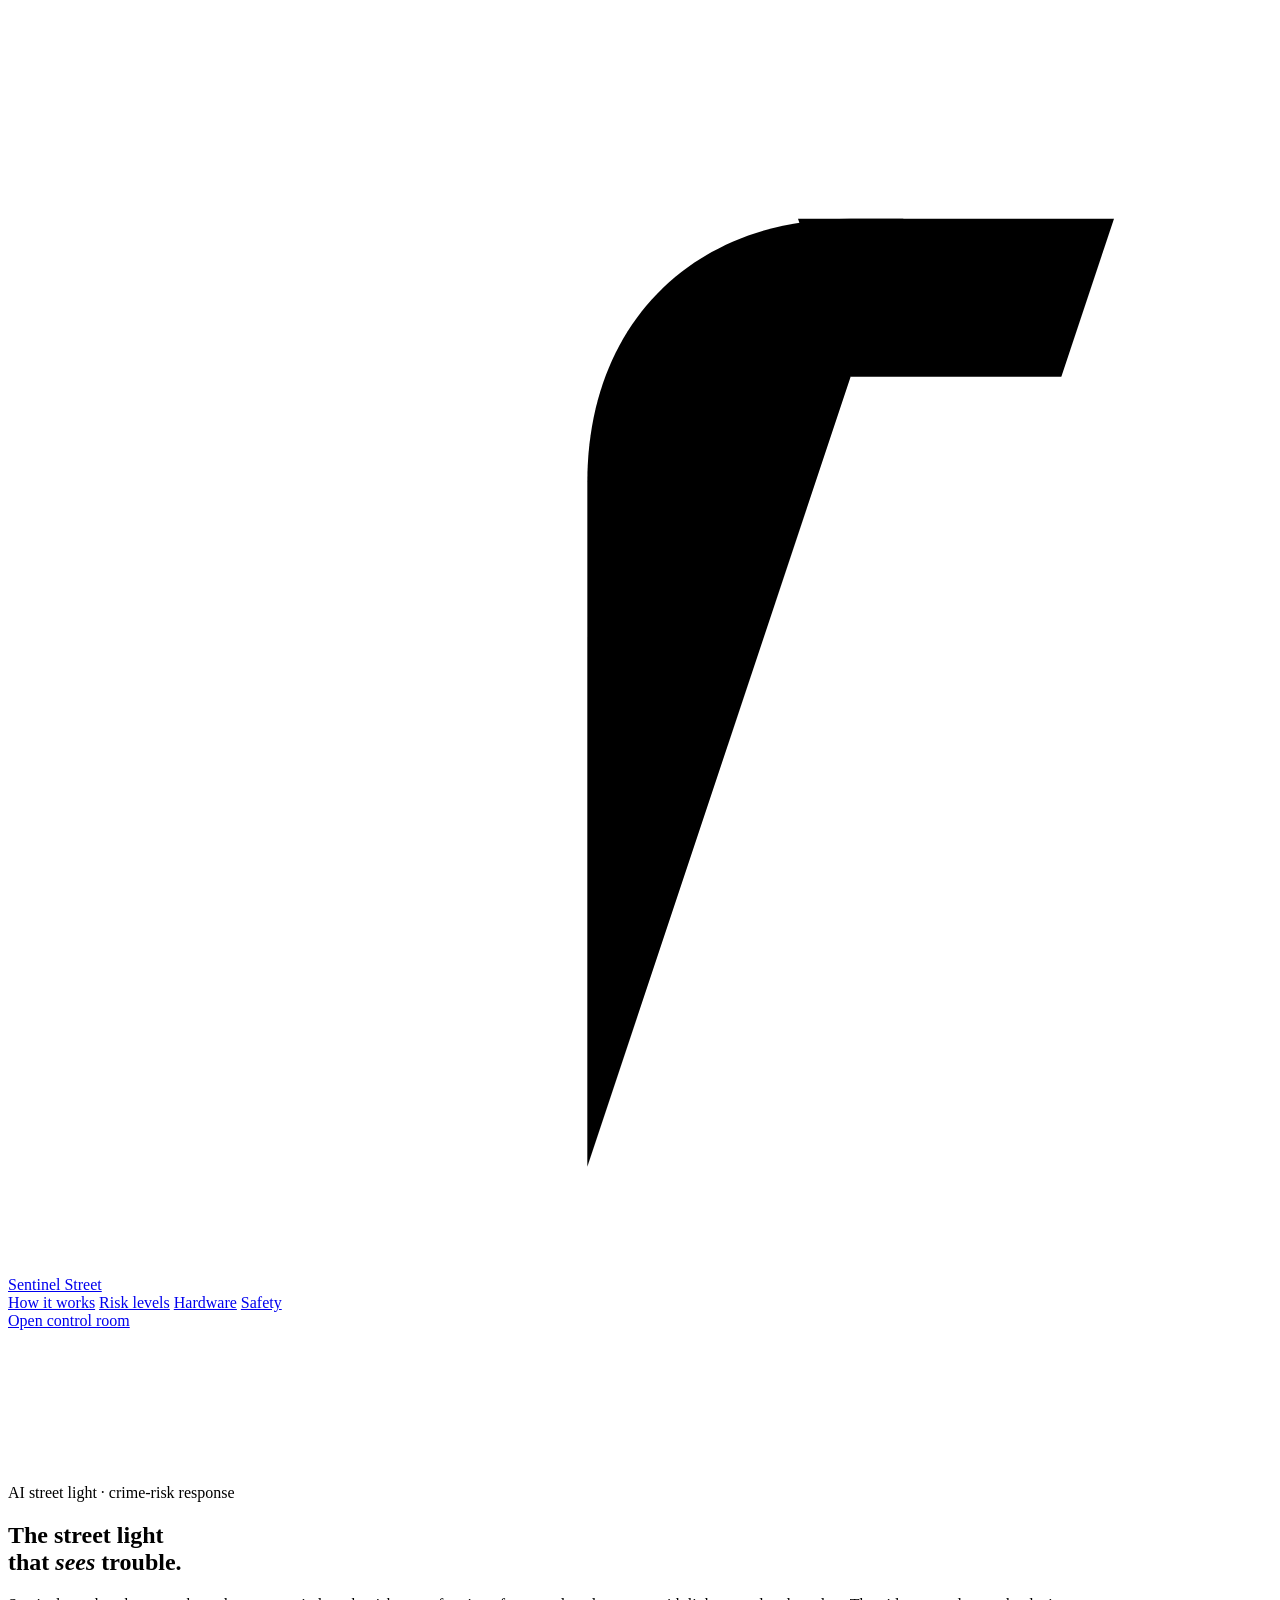
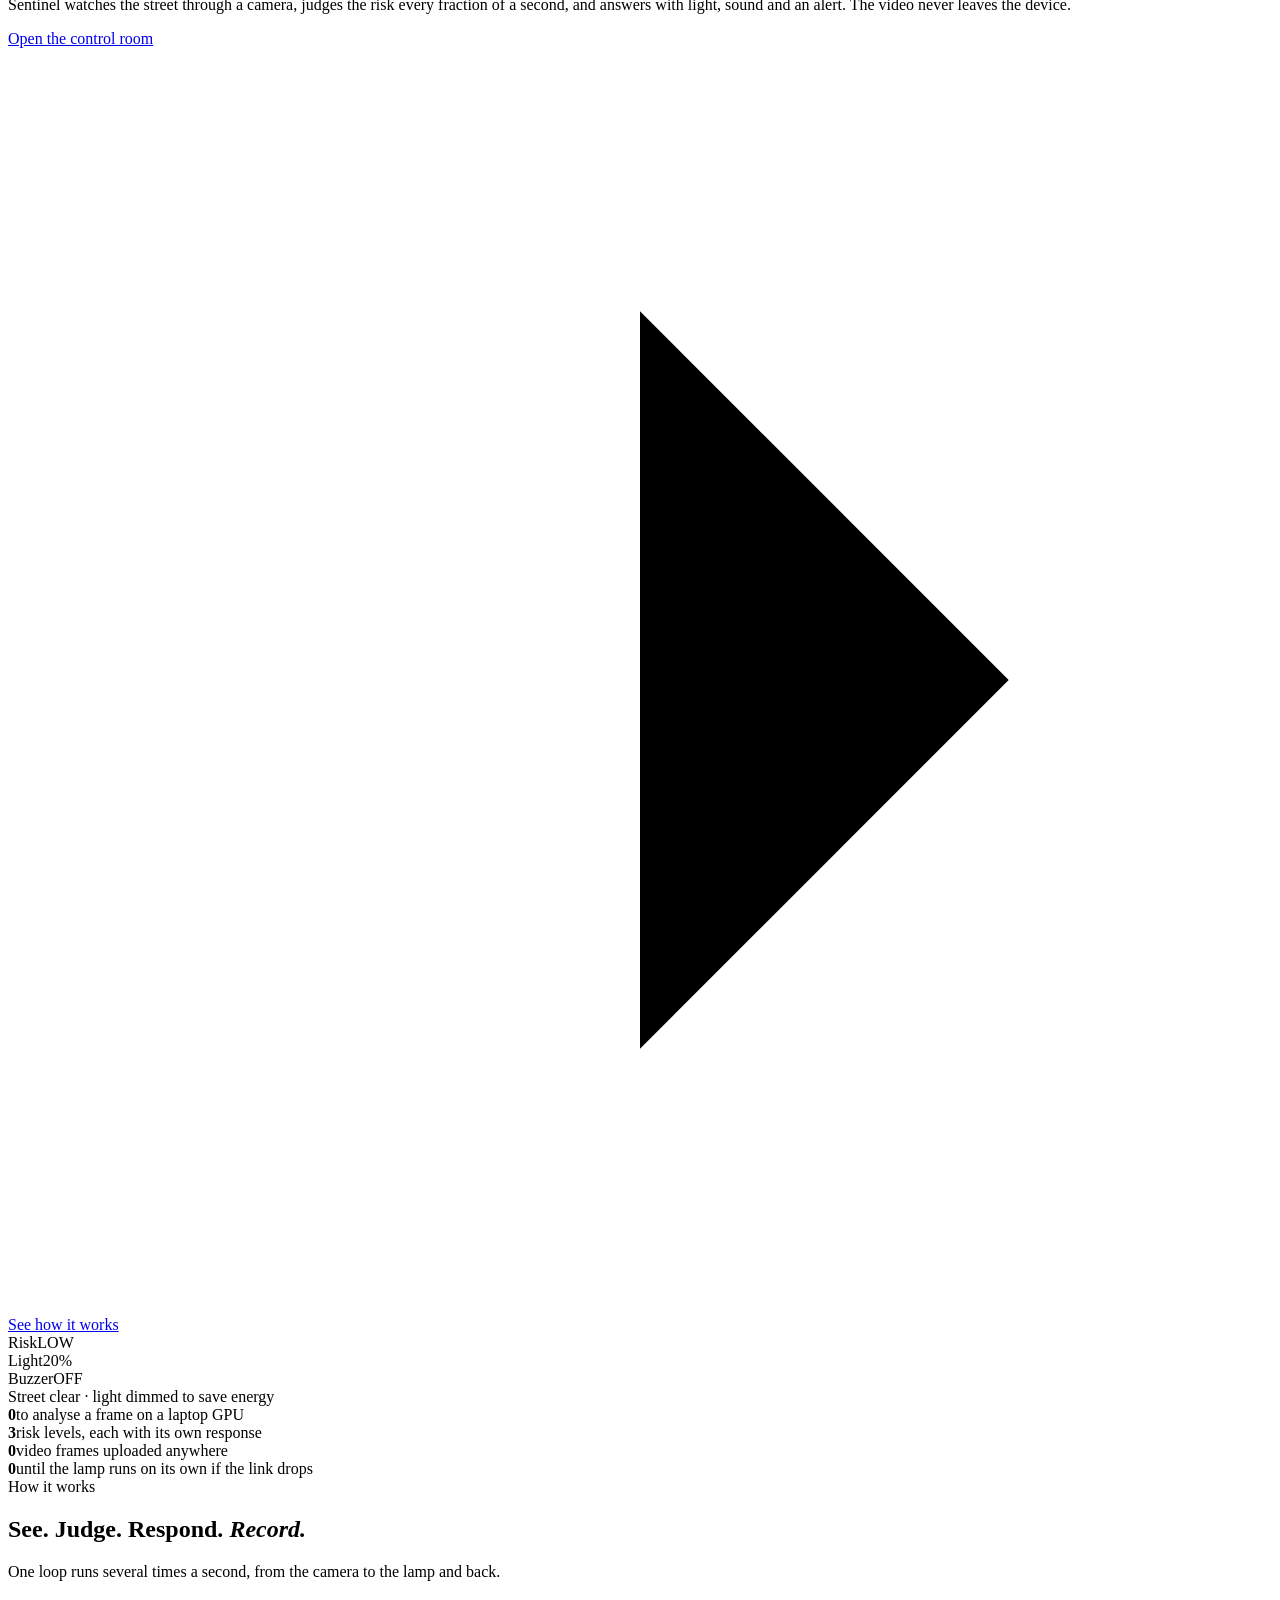
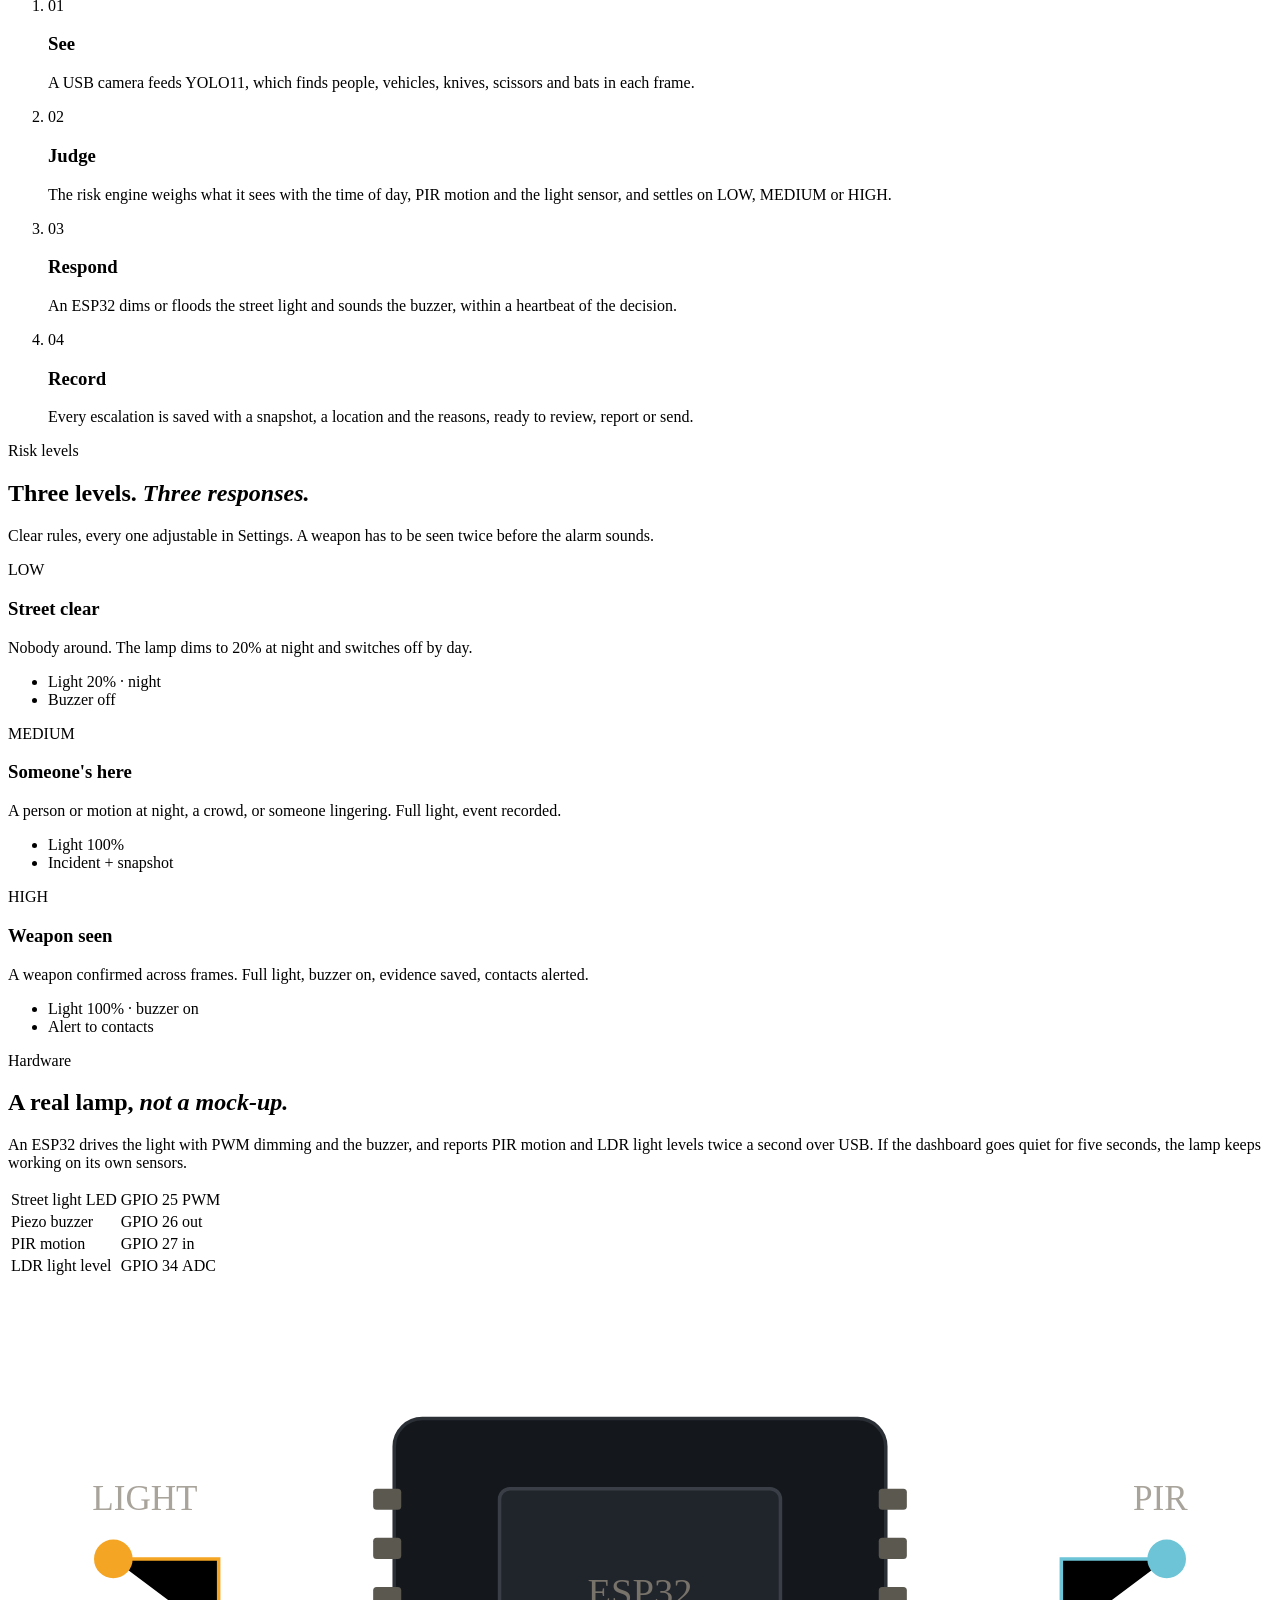
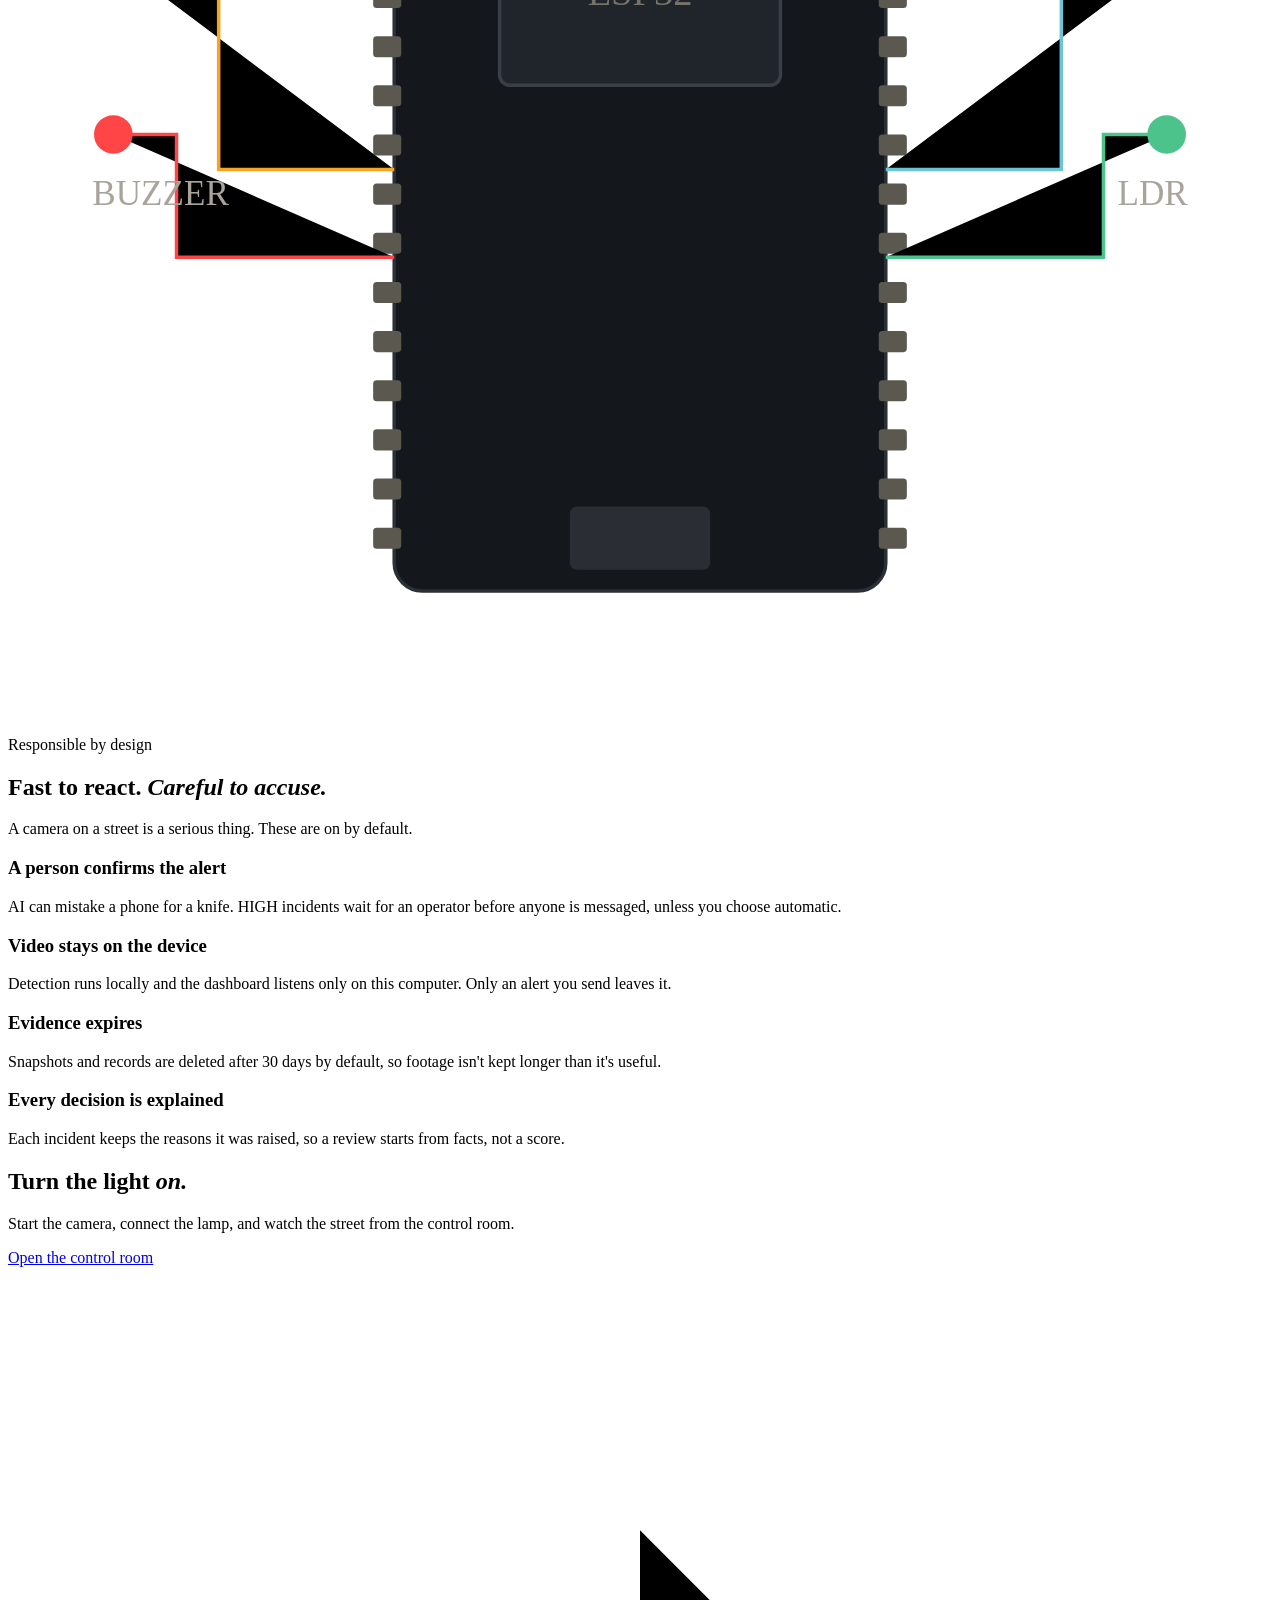
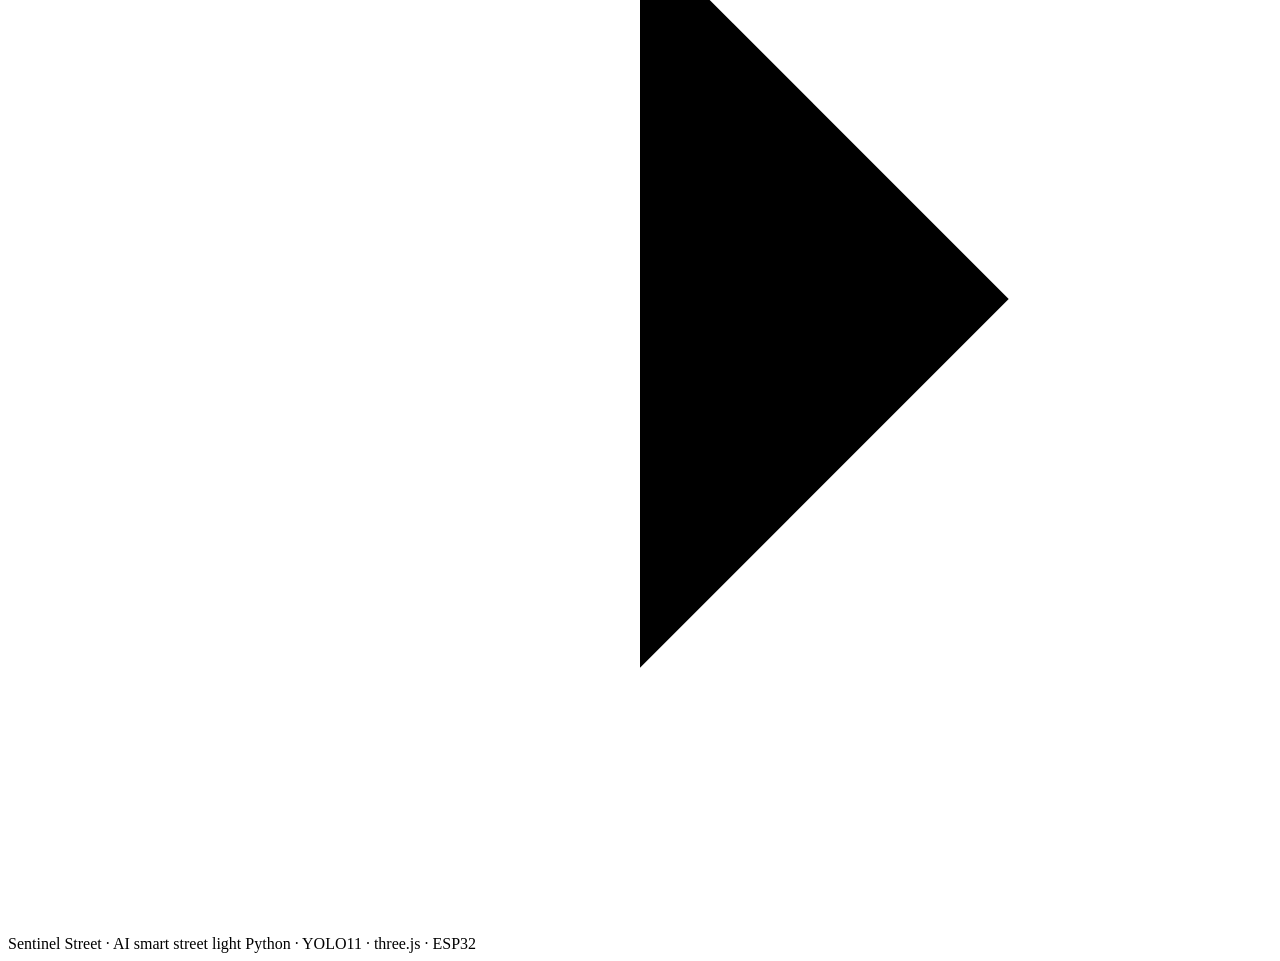
==== web/landing.html @ eca7fd85 "Rebuild Sentinel Street as an AI street-light control room Replace the Tkinter prototype with a Fast" ====
<!doctype html>
<html lang="en" data-theme="dark">
<head>
  <meta charset="utf-8">
  <meta name="viewport" content="width=device-width, initial-scale=1">
  <title>Sentinel Street</title>
  <meta name="description" content="An AI street light that sees risk, lights the street, sounds the alarm and records evidence — processed on the device.">
  <link rel="icon" href="data:image/svg+xml,%3Csvg xmlns='http://www.w3.org/2000/svg' viewBox='0 0 32 32'%3E%3Crect width='32' height='32' rx='7' fill='%23F5A524'/%3E%3Cpath d='M11 26h10M16 26V13c0-4 3-6 6-6h1M20 7h7l-1 3h-5z' stroke='%231C1305' stroke-width='2.4' fill='none' stroke-linecap='round' stroke-linejoin='round'/%3E%3C/svg%3E">
  <link rel="preconnect" href="https://fonts.googleapis.com">
  <link rel="preconnect" href="https://fonts.gstatic.com" crossorigin>
  <link rel="stylesheet" href="/static/theme.css">
  <link rel="stylesheet" href="/static/landing.css">
  <script type="importmap">{ "imports": { "three": "https://cdn.jsdelivr.net/npm/three@0.160.0/build/three.module.js", "three/addons/": "https://cdn.jsdelivr.net/npm/three@0.160.0/examples/jsm/" } }</script>
</head>
<body>
  <header class="lnav" id="lnav">
    <a class="lbrand" href="/">
      <span class="lmark"><svg viewBox="0 0 24 24"><path d="M7 22h8"/><path d="M11 22V9c0-3 2-5 5-5h1"/><path d="M15 4h6l-1 3h-4z"/></svg></span>
      Sentinel Street
    </a>
    <nav class="llinks">
      <a href="#how">How it works</a>
      <a href="#levels">Risk levels</a>
      <a href="#hardware">Hardware</a>
      <a href="#trust">Safety</a>
    </nav>
    <a class="lbtn primary sm" href="/app">Open control room</a>
  </header>

  <section class="hero" id="hero">
    <canvas id="hero3d" aria-hidden="true"></canvas>
    <div id="hero2d" class="hero2d" hidden></div>
    <div class="hero-shade"></div>
    <div class="det-box" id="det-person" hidden><span>PERSON 92%</span></div>
    <div class="det-box weapon" id="det-knife" hidden><span>KNIFE 81%</span></div>

    <div class="hero-copy">
      <div class="eyebrow">AI street light · crime-risk response</div>
      <h1>The street light<br>that <em>sees</em> trouble.</h1>
      <p>Sentinel watches the street through a camera, judges the risk every fraction of a second,
        and answers with light, sound and an alert. The video never leaves the device.</p>
      <div class="hero-cta">
        <a class="lbtn primary" href="/app">Open the control room <svg viewBox="0 0 24 24"><path d="M5 12h14"/><path d="m12 5 7 7-7 7"/></svg></a>
        <a class="lbtn ghost" href="#how">See how it works</a>
      </div>
    </div>

    <aside class="hero-hud" id="hero-hud" data-level="LOW" aria-label="Demo: live risk readout">
      <div class="hud-row"><span class="k">Risk</span><span class="lvl" id="hud-level">LOW</span></div>
      <div class="hud-bars"><i></i><i></i><i></i></div>
      <div class="hud-row"><span class="k">Light</span><span class="v" id="hud-light">20%</span></div>
      <div class="hud-row"><span class="k">Buzzer</span><span class="v" id="hud-buzzer">OFF</span></div>
      <div class="hud-log" id="hud-log">Street clear · light dimmed to save energy</div>
    </aside>
    <a class="scroll-cue" href="#facts" aria-label="Scroll down"><span></span></a>
  </section>

  <section class="facts" id="facts">
    <div class="fact reveal"><b class="count" data-to="30" data-suffix=" ms">0</b><span>to analyse a frame on a laptop GPU</span></div>
    <div class="fact reveal"><b>3</b><span>risk levels, each with its own response</span></div>
    <div class="fact reveal"><b>0</b><span>video frames uploaded anywhere</span></div>
    <div class="fact reveal"><b class="count" data-to="5" data-suffix=" s">0</b><span>until the lamp runs on its own if the link drops</span></div>
  </section>

  <section class="section" id="how">
    <div class="section-head reveal">
      <div class="eyebrow">How it works</div>
      <h2>See. Judge. Respond. <em>Record.</em></h2>
      <p>One loop runs several times a second, from the camera to the lamp and back.</p>
    </div>
    <ol class="steps">
      <li class="step reveal"><span class="step-n">01</span><h3>See</h3><p>A USB camera feeds YOLO11, which finds people, vehicles, knives, scissors and bats in each frame.</p></li>
      <li class="step reveal"><span class="step-n">02</span><h3>Judge</h3><p>The risk engine weighs what it sees with the time of day, PIR motion and the light sensor, and settles on LOW, MEDIUM or HIGH.</p></li>
      <li class="step reveal"><span class="step-n">03</span><h3>Respond</h3><p>An ESP32 dims or floods the street light and sounds the buzzer, within a heartbeat of the decision.</p></li>
      <li class="step reveal"><span class="step-n">04</span><h3>Record</h3><p>Every escalation is saved with a snapshot, a location and the reasons, ready to review, report or send.</p></li>
    </ol>
  </section>

  <section class="section" id="levels">
    <div class="section-head reveal">
      <div class="eyebrow">Risk levels</div>
      <h2>Three levels. <em>Three responses.</em></h2>
      <p>Clear rules, every one adjustable in Settings. A weapon has to be seen twice before the alarm sounds.</p>
    </div>
    <div class="levels">
      <article class="level LOW reveal">
        <div class="level-lamp" style="--glow:.25"><i></i></div>
        <div class="level-tag">LOW</div>
        <h3>Street clear</h3>
        <p>Nobody around. The lamp dims to 20% at night and switches off by day.</p>
        <ul><li>Light 20% · night</li><li>Buzzer off</li></ul>
      </article>
      <article class="level MEDIUM reveal">
        <div class="level-lamp" style="--glow:1"><i></i></div>
        <div class="level-tag">MEDIUM</div>
        <h3>Someone's here</h3>
        <p>A person or motion at night, a crowd, or someone lingering. Full light, event recorded.</p>
        <ul><li>Light 100%</li><li>Incident + snapshot</li></ul>
      </article>
      <article class="level HIGH reveal">
        <div class="level-lamp alarm" style="--glow:1"><i></i></div>
        <div class="level-tag">HIGH</div>
        <h3>Weapon seen</h3>
        <p>A weapon confirmed across frames. Full light, buzzer on, evidence saved, contacts alerted.</p>
        <ul><li>Light 100% · buzzer on</li><li>Alert to contacts</li></ul>
      </article>
    </div>
  </section>

  <section class="section split" id="hardware">
    <div class="reveal">
      <div class="eyebrow">Hardware</div>
      <h2>A real lamp, <em>not a mock-up.</em></h2>
      <p>An ESP32 drives the light with PWM dimming and the buzzer, and reports PIR motion and LDR light
        levels twice a second over USB. If the dashboard goes quiet for five seconds, the lamp keeps
        working on its own sensors.</p>
      <table class="pins">
        <tr><td>Street light LED</td><td>GPIO 25</td><td>PWM</td></tr>
        <tr><td>Piezo buzzer</td><td>GPIO 26</td><td>out</td></tr>
        <tr><td>PIR motion</td><td>GPIO 27</td><td>in</td></tr>
        <tr><td>LDR light level</td><td>GPIO 34</td><td>ADC</td></tr>
      </table>
    </div>
    <div class="board reveal" aria-hidden="true">
      <svg viewBox="0 0 360 300">
        <rect x="110" y="40" width="140" height="220" rx="8" fill="#14171c" stroke="#2b2f36"/>
        <rect x="140" y="60" width="80" height="56" rx="3" fill="#20242b" stroke="#3a3f47"/>
        <text x="180" y="93" text-anchor="middle" font-family="Geist Mono" font-size="11" fill="#77726a">ESP32</text>
        <rect x="160" y="236" width="40" height="18" rx="2" fill="#2a2d33"/>
        <g fill="#5b5850"><rect x="104" y="60" width="8" height="6" rx="1"/><rect x="248" y="60" width="8" height="6" rx="1"/><rect x="104" y="74" width="8" height="6" rx="1"/><rect x="248" y="74" width="8" height="6" rx="1"/><rect x="104" y="88" width="8" height="6" rx="1"/><rect x="248" y="88" width="8" height="6" rx="1"/><rect x="104" y="102" width="8" height="6" rx="1"/><rect x="248" y="102" width="8" height="6" rx="1"/><rect x="104" y="116" width="8" height="6" rx="1"/><rect x="248" y="116" width="8" height="6" rx="1"/><rect x="104" y="130" width="8" height="6" rx="1"/><rect x="248" y="130" width="8" height="6" rx="1"/><rect x="104" y="144" width="8" height="6" rx="1"/><rect x="248" y="144" width="8" height="6" rx="1"/><rect x="104" y="158" width="8" height="6" rx="1"/><rect x="248" y="158" width="8" height="6" rx="1"/><rect x="104" y="172" width="8" height="6" rx="1"/><rect x="248" y="172" width="8" height="6" rx="1"/><rect x="104" y="186" width="8" height="6" rx="1"/><rect x="248" y="186" width="8" height="6" rx="1"/><rect x="104" y="200" width="8" height="6" rx="1"/><rect x="248" y="200" width="8" height="6" rx="1"/><rect x="104" y="214" width="8" height="6" rx="1"/><rect x="248" y="214" width="8" height="6" rx="1"/><rect x="104" y="228" width="8" height="6" rx="1"/><rect x="248" y="228" width="8" height="6" rx="1"/><rect x="104" y="242" width="8" height="6" rx="1"/><rect x="248" y="242" width="8" height="6" rx="1"/></g>
        <g class="wire" stroke="#F5A524"><path d="M110 140 H60 V80 H30"/><circle cx="30" cy="80" r="5" fill="#F5A524"/></g>
        <g class="wire" stroke="#FF4545"><path d="M110 165 H48 V130 H30"/><circle cx="30" cy="130" r="5" fill="#FF4545"/></g>
        <g class="wire" stroke="#6CC4D6"><path d="M250 140 H300 V80 H330"/><circle cx="330" cy="80" r="5" fill="#6CC4D6"/></g>
        <g class="wire" stroke="#4CC38A"><path d="M250 165 H312 V130 H330"/><circle cx="330" cy="130" r="5" fill="#4CC38A"/></g>
        <g font-family="Geist Mono" font-size="10" fill="#A9A49B">
          <text x="24" y="66" text-anchor="start">LIGHT</text><text x="24" y="150">BUZZER</text>
          <text x="336" y="66" text-anchor="end">PIR</text><text x="336" y="150" text-anchor="end">LDR</text>
        </g>
      </svg>
    </div>
  </section>

  <section class="section" id="trust">
    <div class="section-head reveal">
      <div class="eyebrow">Responsible by design</div>
      <h2>Fast to react. <em>Careful to accuse.</em></h2>
      <p>A camera on a street is a serious thing. These are on by default.</p>
    </div>
    <div class="trust">
      <div class="trust-item reveal"><h3>A person confirms the alert</h3><p>AI can mistake a phone for a knife. HIGH incidents wait for an operator before anyone is messaged, unless you choose automatic.</p></div>
      <div class="trust-item reveal"><h3>Video stays on the device</h3><p>Detection runs locally and the dashboard listens only on this computer. Only an alert you send leaves it.</p></div>
      <div class="trust-item reveal"><h3>Evidence expires</h3><p>Snapshots and records are deleted after 30 days by default, so footage isn't kept longer than it's useful.</p></div>
      <div class="trust-item reveal"><h3>Every decision is explained</h3><p>Each incident keeps the reasons it was raised, so a review starts from facts, not a score.</p></div>
    </div>
  </section>

  <section class="final reveal">
    <div class="final-glow"></div>
    <h2>Turn the light <em>on.</em></h2>
    <p>Start the camera, connect the lamp, and watch the street from the control room.</p>
    <a class="lbtn primary" href="/app">Open the control room <svg viewBox="0 0 24 24"><path d="M5 12h14"/><path d="m12 5 7 7-7 7"/></svg></a>
  </section>

  <footer class="lfoot">
    <span>Sentinel Street · AI smart street light</span>
    <span class="mono">Python · YOLO11 · three.js · ESP32</span>
  </footer>

  <script src="/static/scene.js"></script>
  <script type="module" src="/static/landing.js"></script>
</body>
</html>
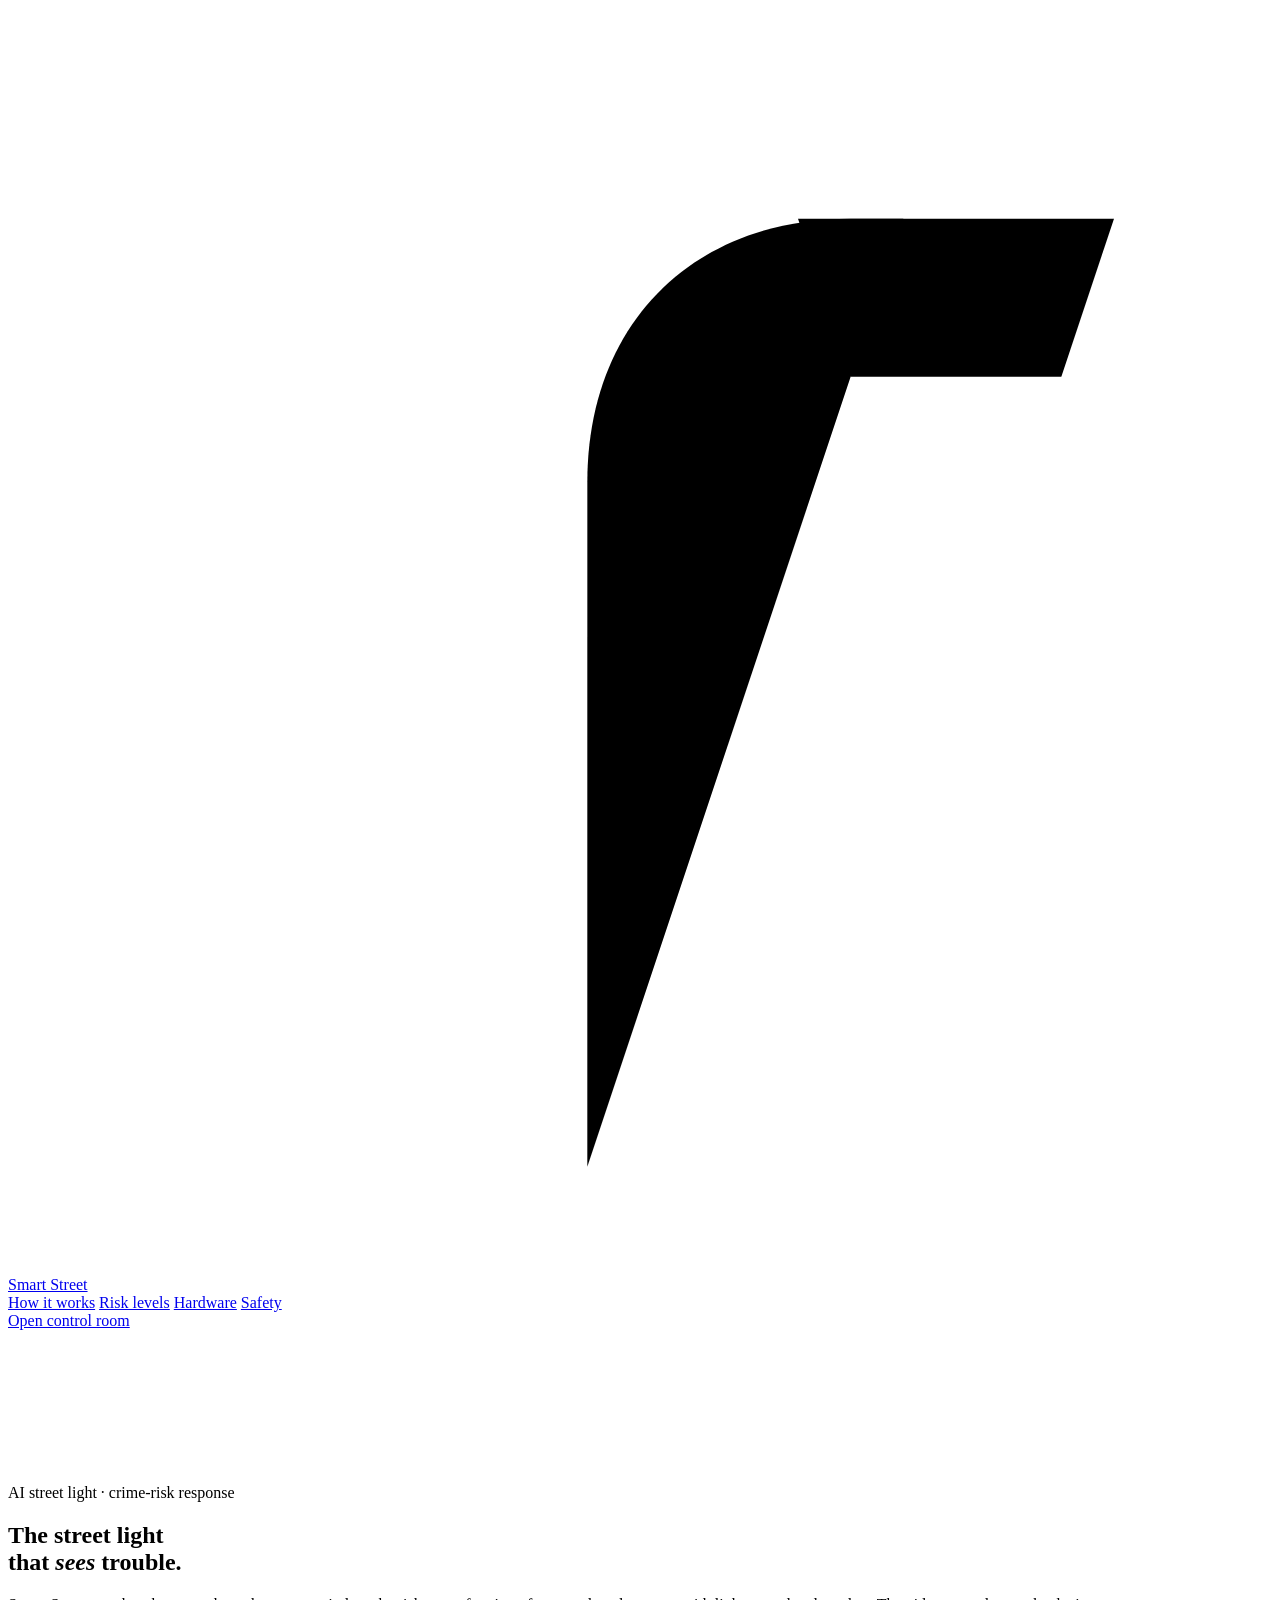
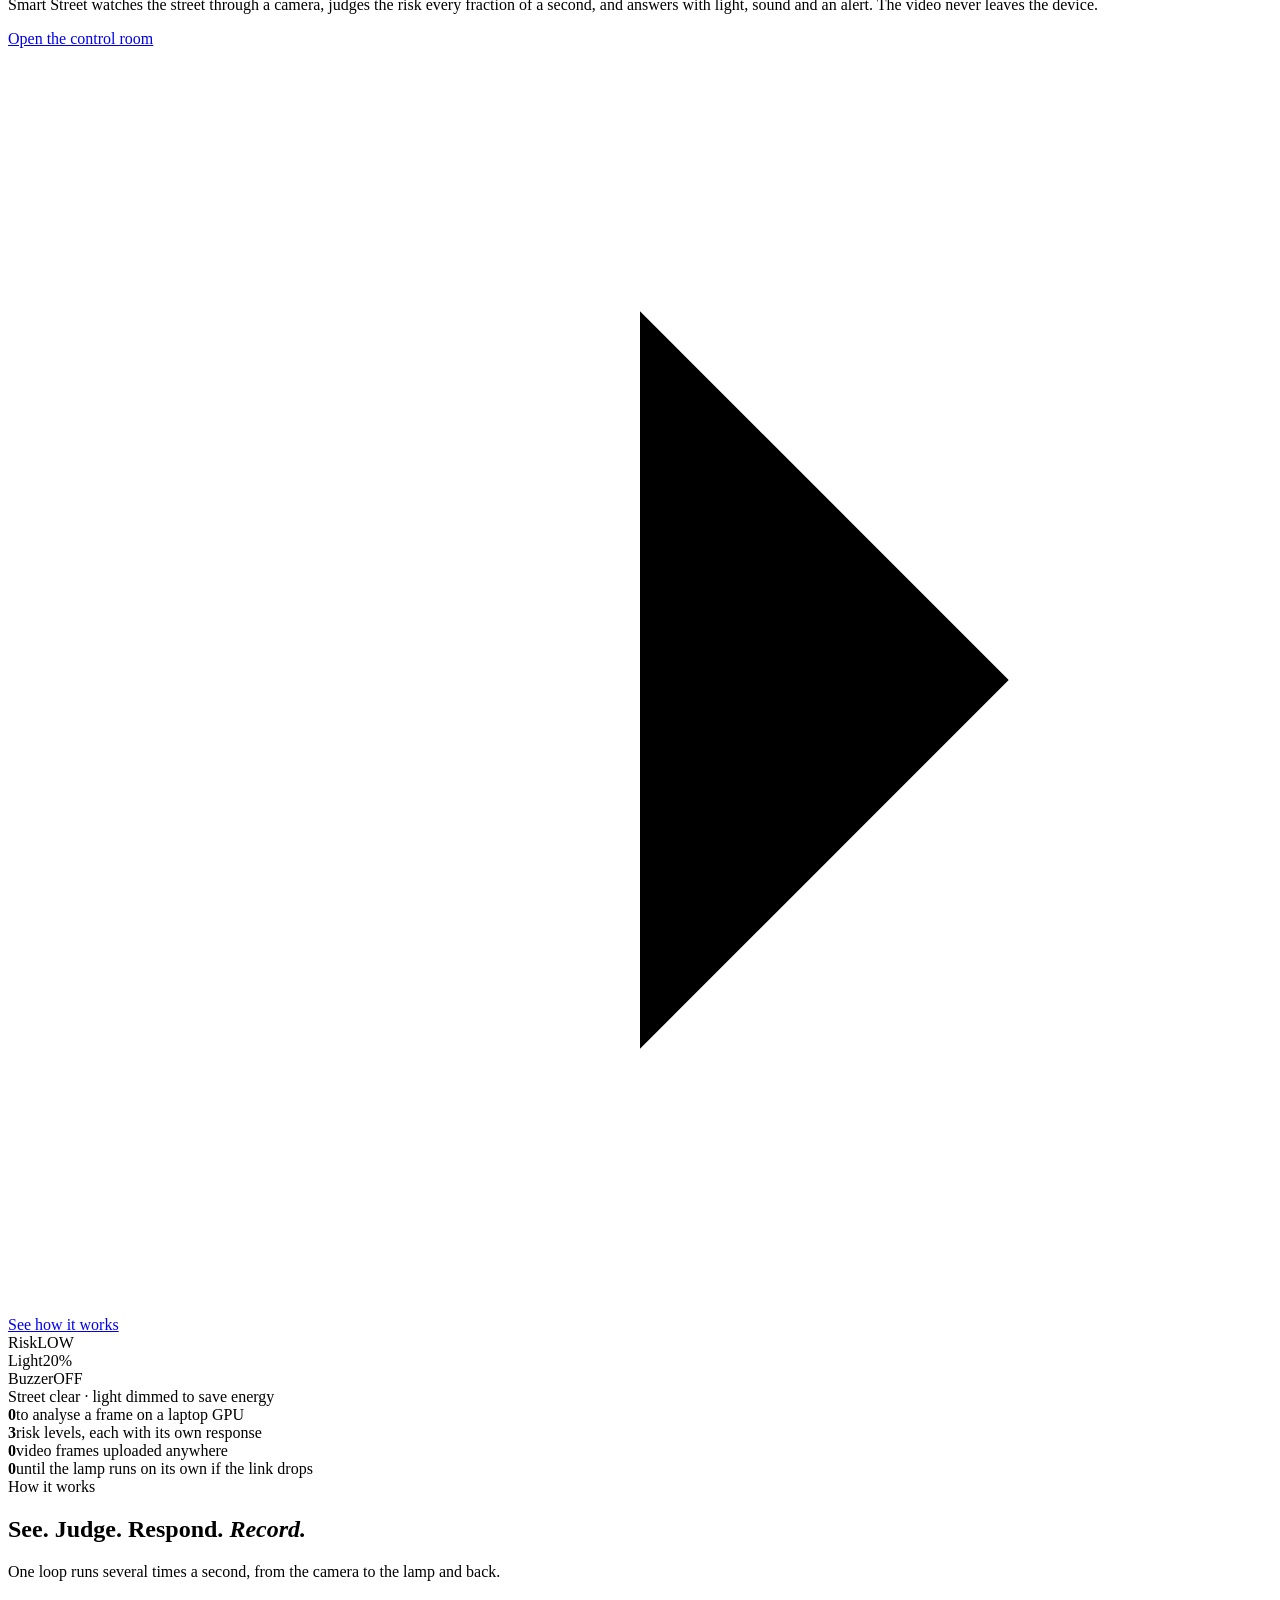
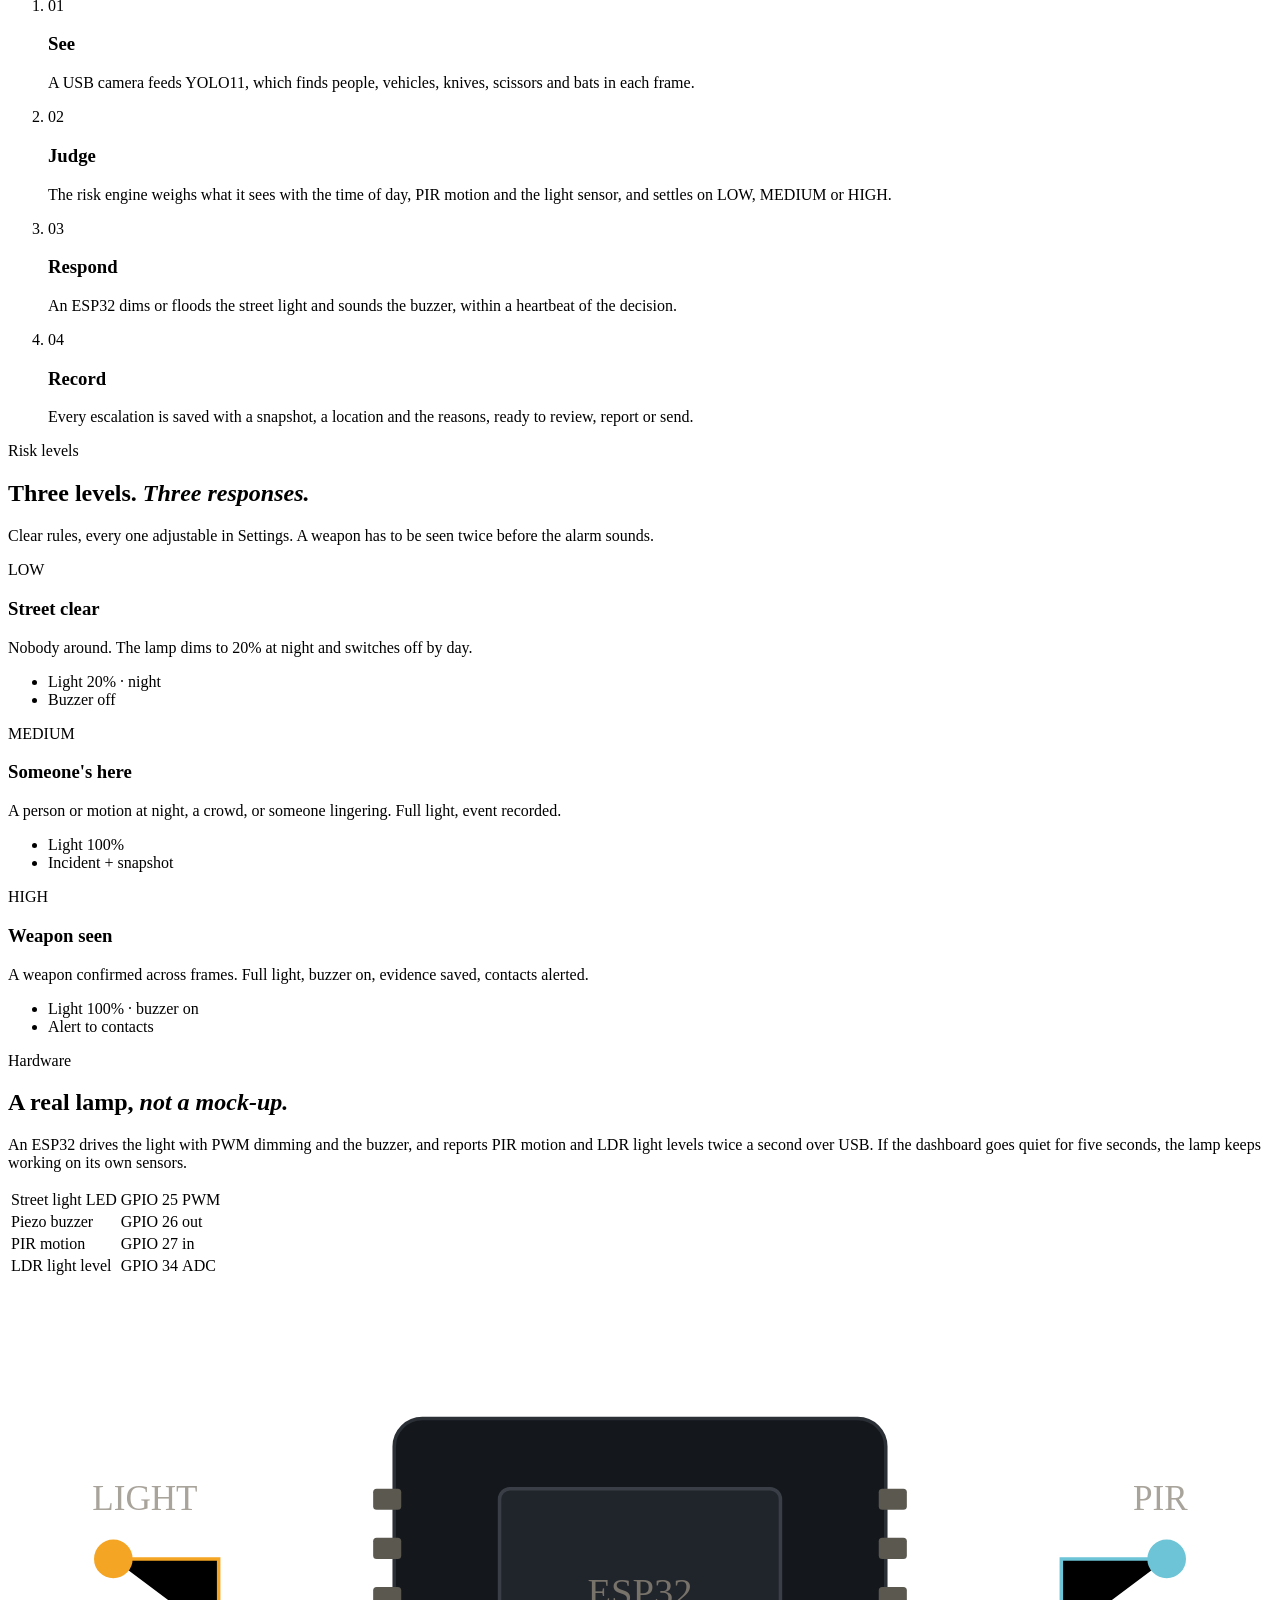
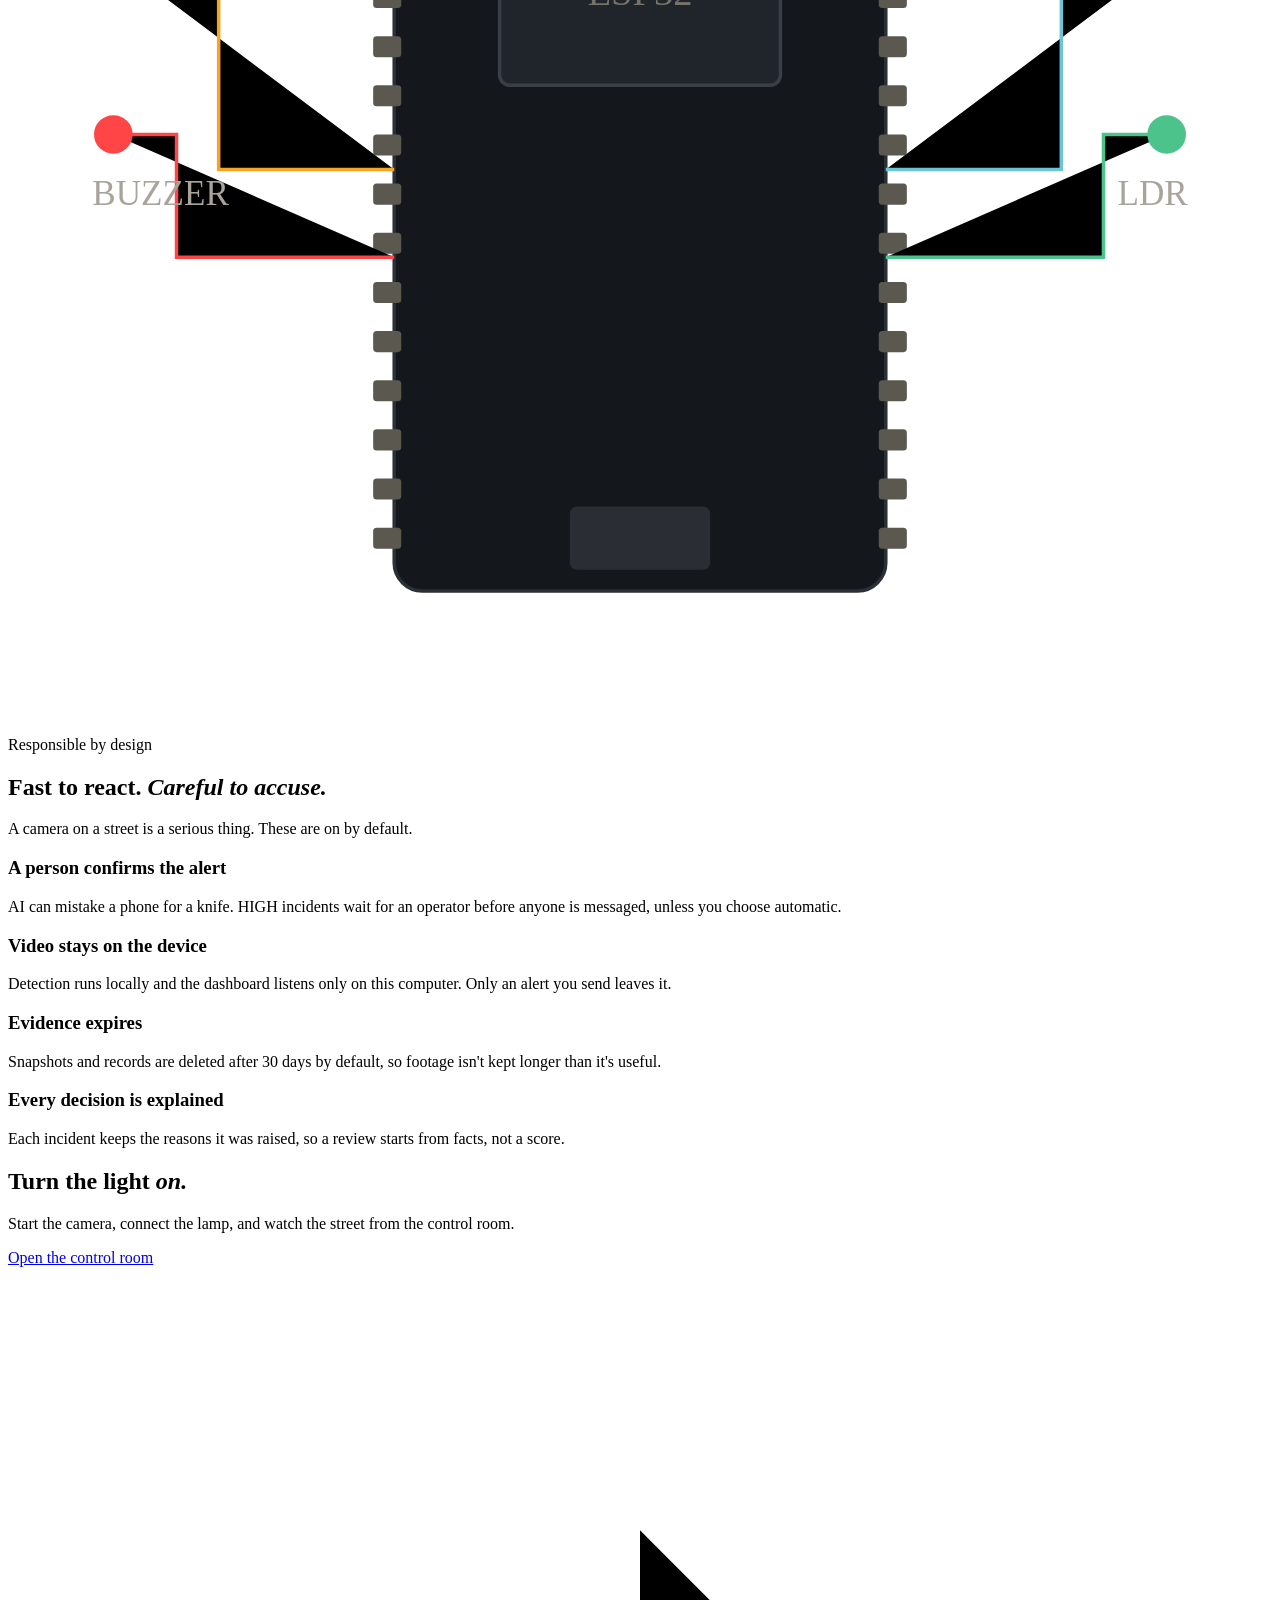
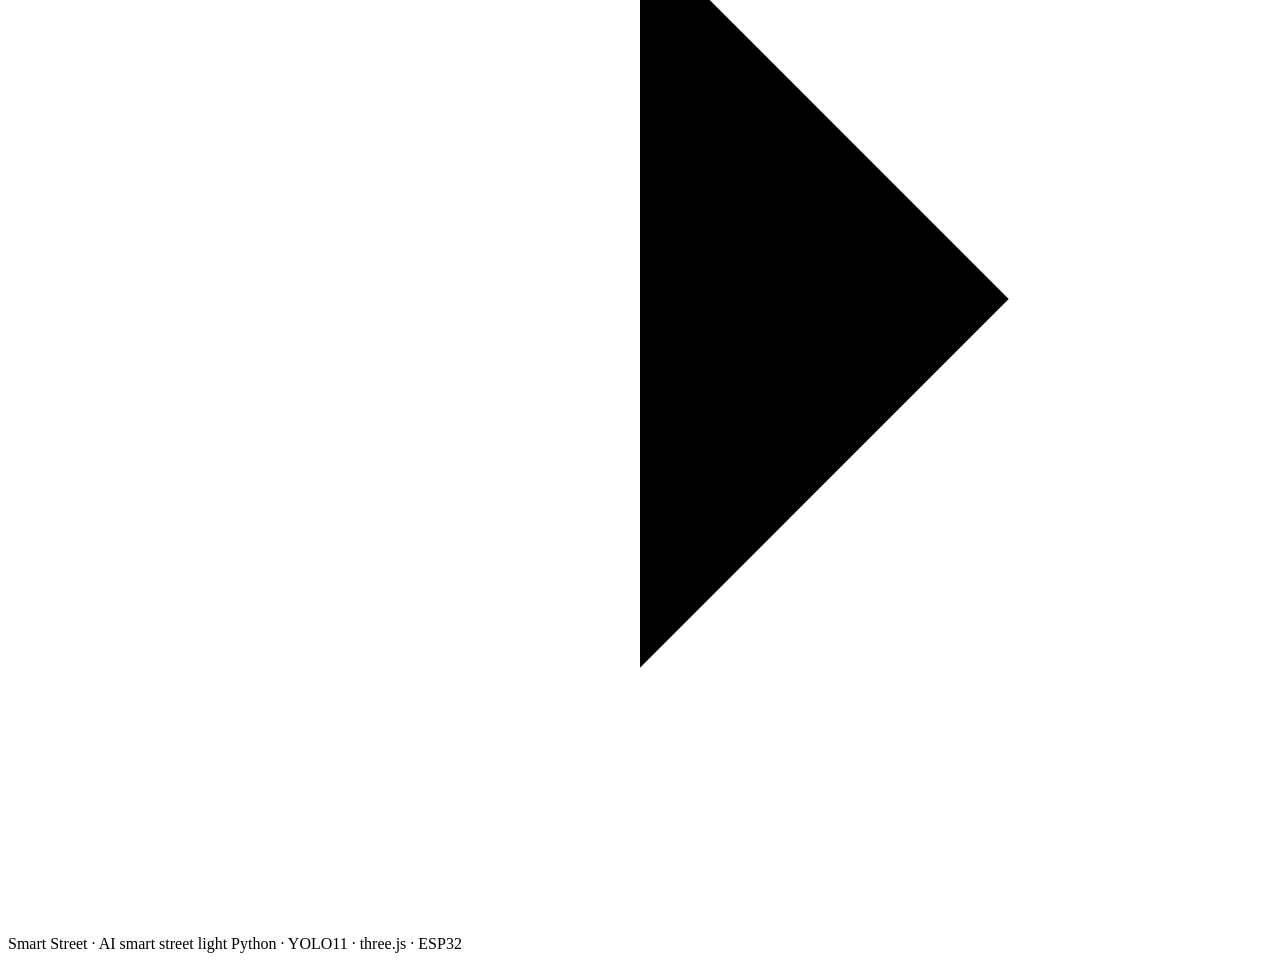
==== commit c9fed137: "Rename product to Smart Street" ====
--- a/web/landing.html
+++ b/web/landing.html
@@ -3,7 +3,7 @@
 <head>
   <meta charset="utf-8">
   <meta name="viewport" content="width=device-width, initial-scale=1">
-  <title>Sentinel Street</title>
+  <title>Smart Street</title>
   <meta name="description" content="An AI street light that sees risk, lights the street, sounds the alarm and records evidence — processed on the device.">
   <link rel="icon" href="data:image/svg+xml,%3Csvg xmlns='http://www.w3.org/2000/svg' viewBox='0 0 32 32'%3E%3Crect width='32' height='32' rx='7' fill='%23F5A524'/%3E%3Cpath d='M11 26h10M16 26V13c0-4 3-6 6-6h1M20 7h7l-1 3h-5z' stroke='%231C1305' stroke-width='2.4' fill='none' stroke-linecap='round' stroke-linejoin='round'/%3E%3C/svg%3E">
   <link rel="preconnect" href="https://fonts.googleapis.com">
@@ -16,7 +16,7 @@
   <header class="lnav" id="lnav">
     <a class="lbrand" href="/">
       <span class="lmark"><svg viewBox="0 0 24 24"><path d="M7 22h8"/><path d="M11 22V9c0-3 2-5 5-5h1"/><path d="M15 4h6l-1 3h-4z"/></svg></span>
-      Sentinel Street
+      Smart Street
     </a>
     <nav class="llinks">
       <a href="#how">How it works</a>
@@ -37,7 +37,7 @@
     <div class="hero-copy">
       <div class="eyebrow">AI street light · crime-risk response</div>
       <h1>The street light<br>that <em>sees</em> trouble.</h1>
-      <p>Sentinel watches the street through a camera, judges the risk every fraction of a second,
+      <p>Smart Street watches the street through a camera, judges the risk every fraction of a second,
         and answers with light, sound and an alert. The video never leaves the device.</p>
       <div class="hero-cta">
         <a class="lbtn primary" href="/app">Open the control room <svg viewBox="0 0 24 24"><path d="M5 12h14"/><path d="m12 5 7 7-7 7"/></svg></a>
@@ -162,7 +162,7 @@
   </section>
 
   <footer class="lfoot">
-    <span>Sentinel Street · AI smart street light</span>
+    <span>Smart Street · AI smart street light</span>
     <span class="mono">Python · YOLO11 · three.js · ESP32</span>
   </footer>
 
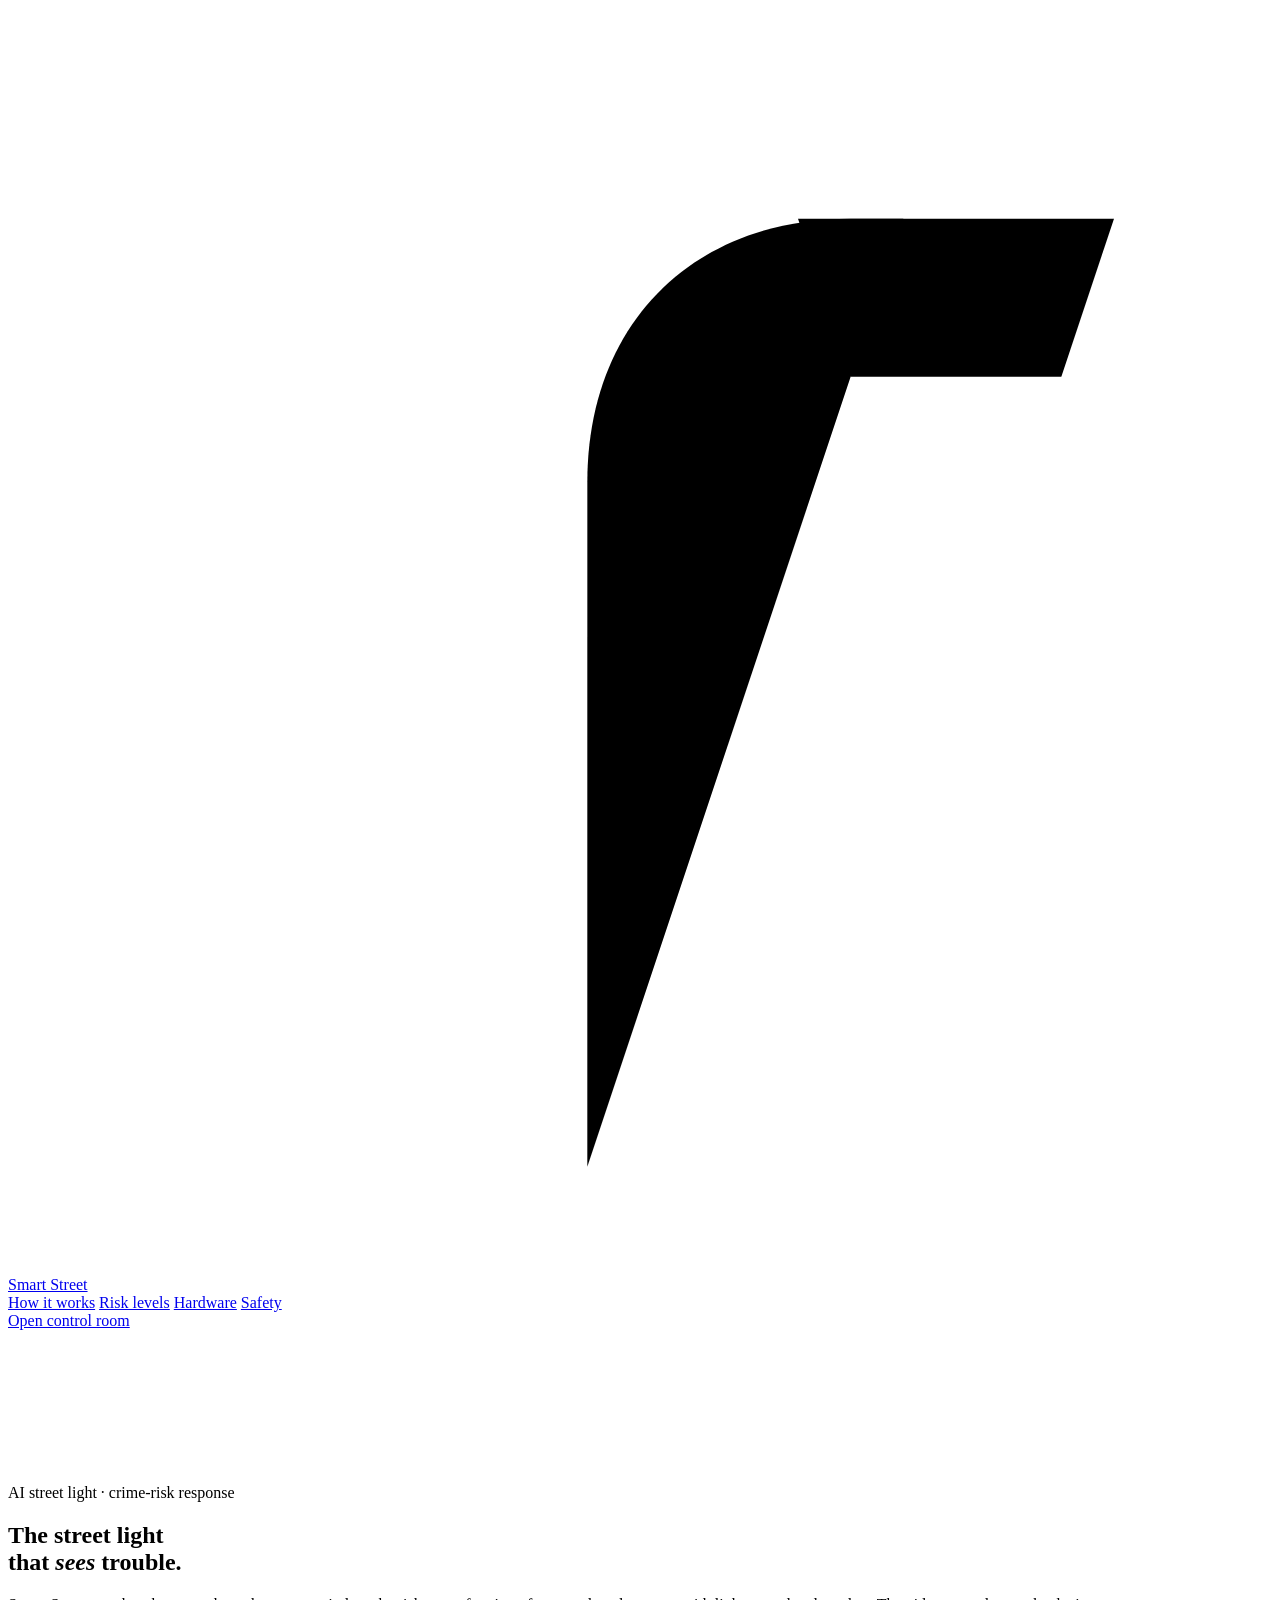
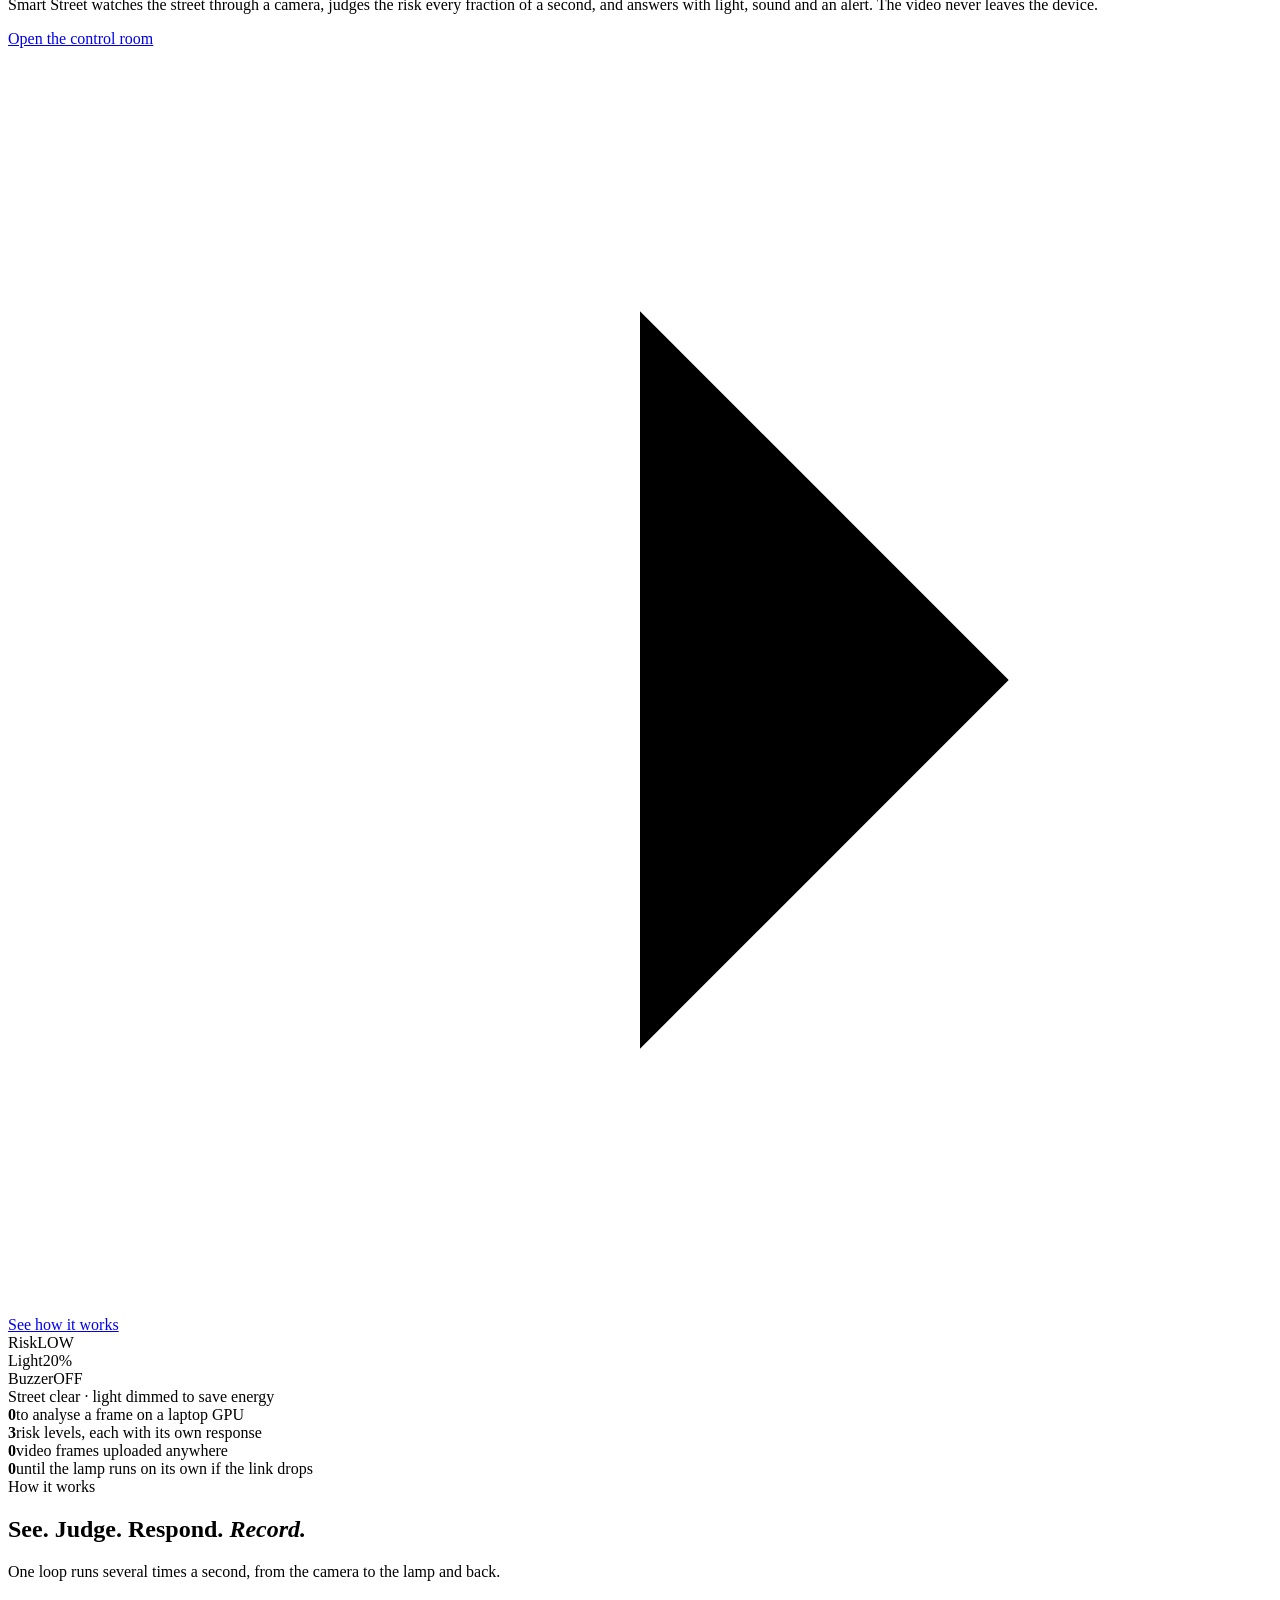
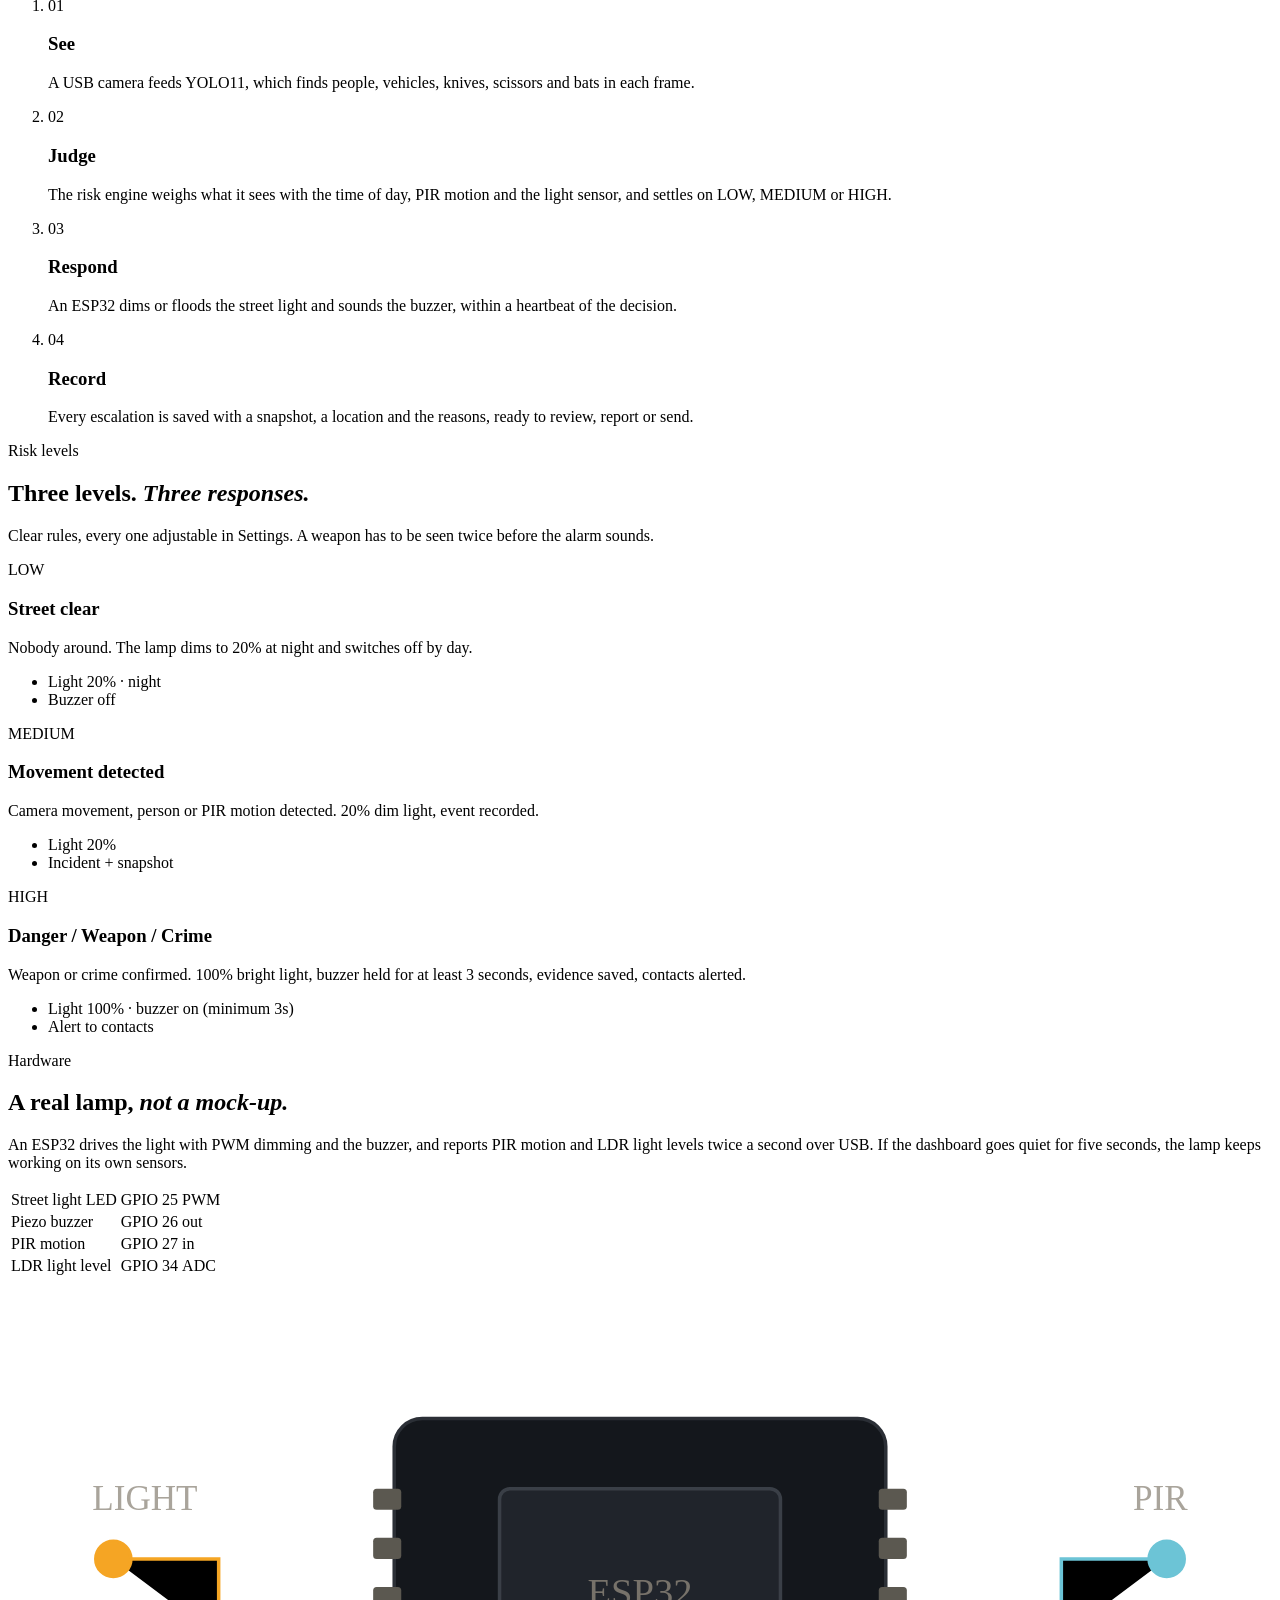
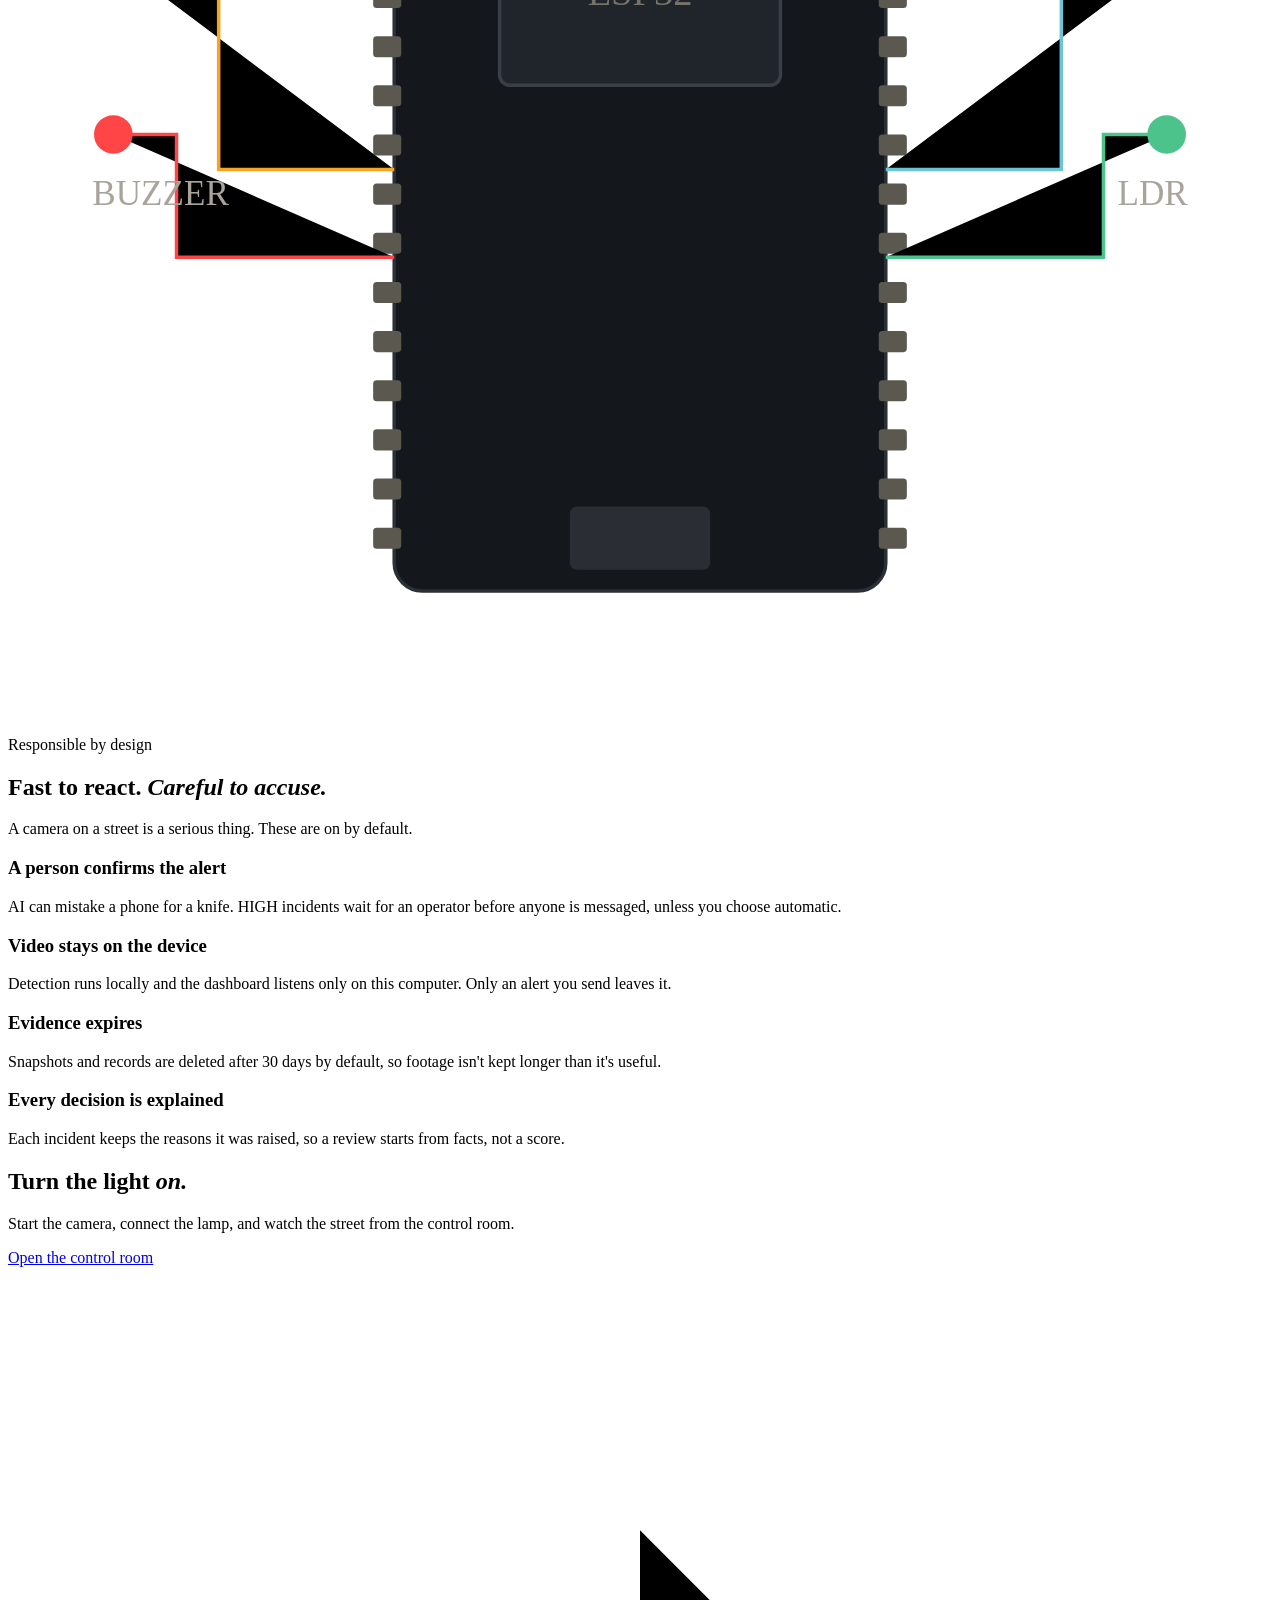
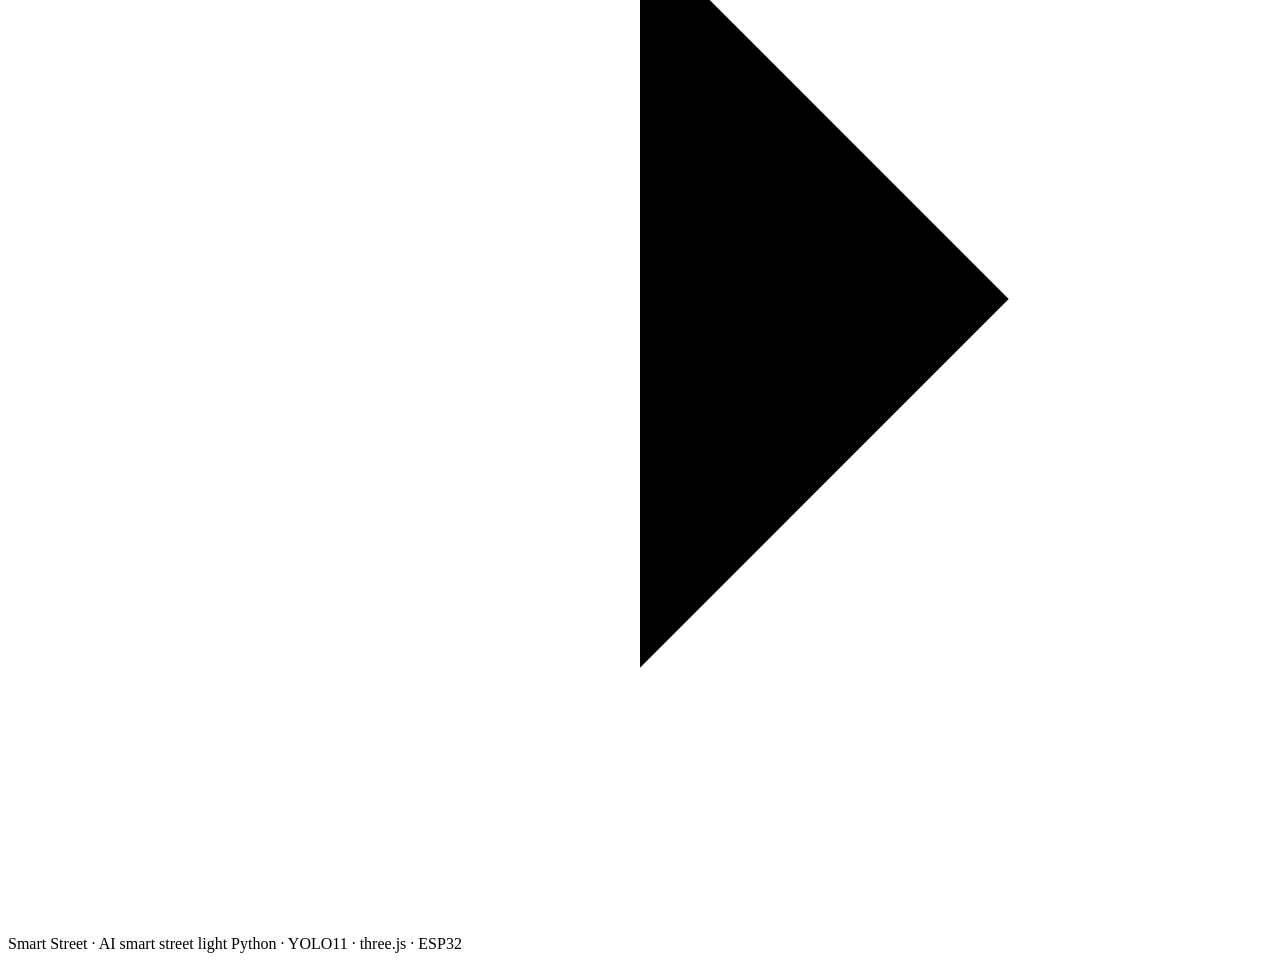
==== commit a1f5fa0e: "Add named webcam selection and refine ESP32 motion controls Choose USB cameras by name in Live monit" ====
--- a/web/landing.html
+++ b/web/landing.html
@@ -93,16 +93,16 @@
       <article class="level MEDIUM reveal">
         <div class="level-lamp" style="--glow:1"><i></i></div>
         <div class="level-tag">MEDIUM</div>
-        <h3>Someone's here</h3>
-        <p>A person or motion at night, a crowd, or someone lingering. Full light, event recorded.</p>
-        <ul><li>Light 100%</li><li>Incident + snapshot</li></ul>
+        <h3>Movement detected</h3>
+        <p>Camera movement, person or PIR motion detected. 20% dim light, event recorded.</p>
+        <ul><li>Light 20%</li><li>Incident + snapshot</li></ul>
       </article>
       <article class="level HIGH reveal">
         <div class="level-lamp alarm" style="--glow:1"><i></i></div>
         <div class="level-tag">HIGH</div>
-        <h3>Weapon seen</h3>
-        <p>A weapon confirmed across frames. Full light, buzzer on, evidence saved, contacts alerted.</p>
-        <ul><li>Light 100% · buzzer on</li><li>Alert to contacts</li></ul>
+        <h3>Danger / Weapon / Crime</h3>
+        <p>Weapon or crime confirmed. 100% bright light, buzzer held for at least 3 seconds, evidence saved, contacts alerted.</p>
+        <ul><li>Light 100% · buzzer on (minimum 3s)</li><li>Alert to contacts</li></ul>
       </article>
     </div>
   </section>
